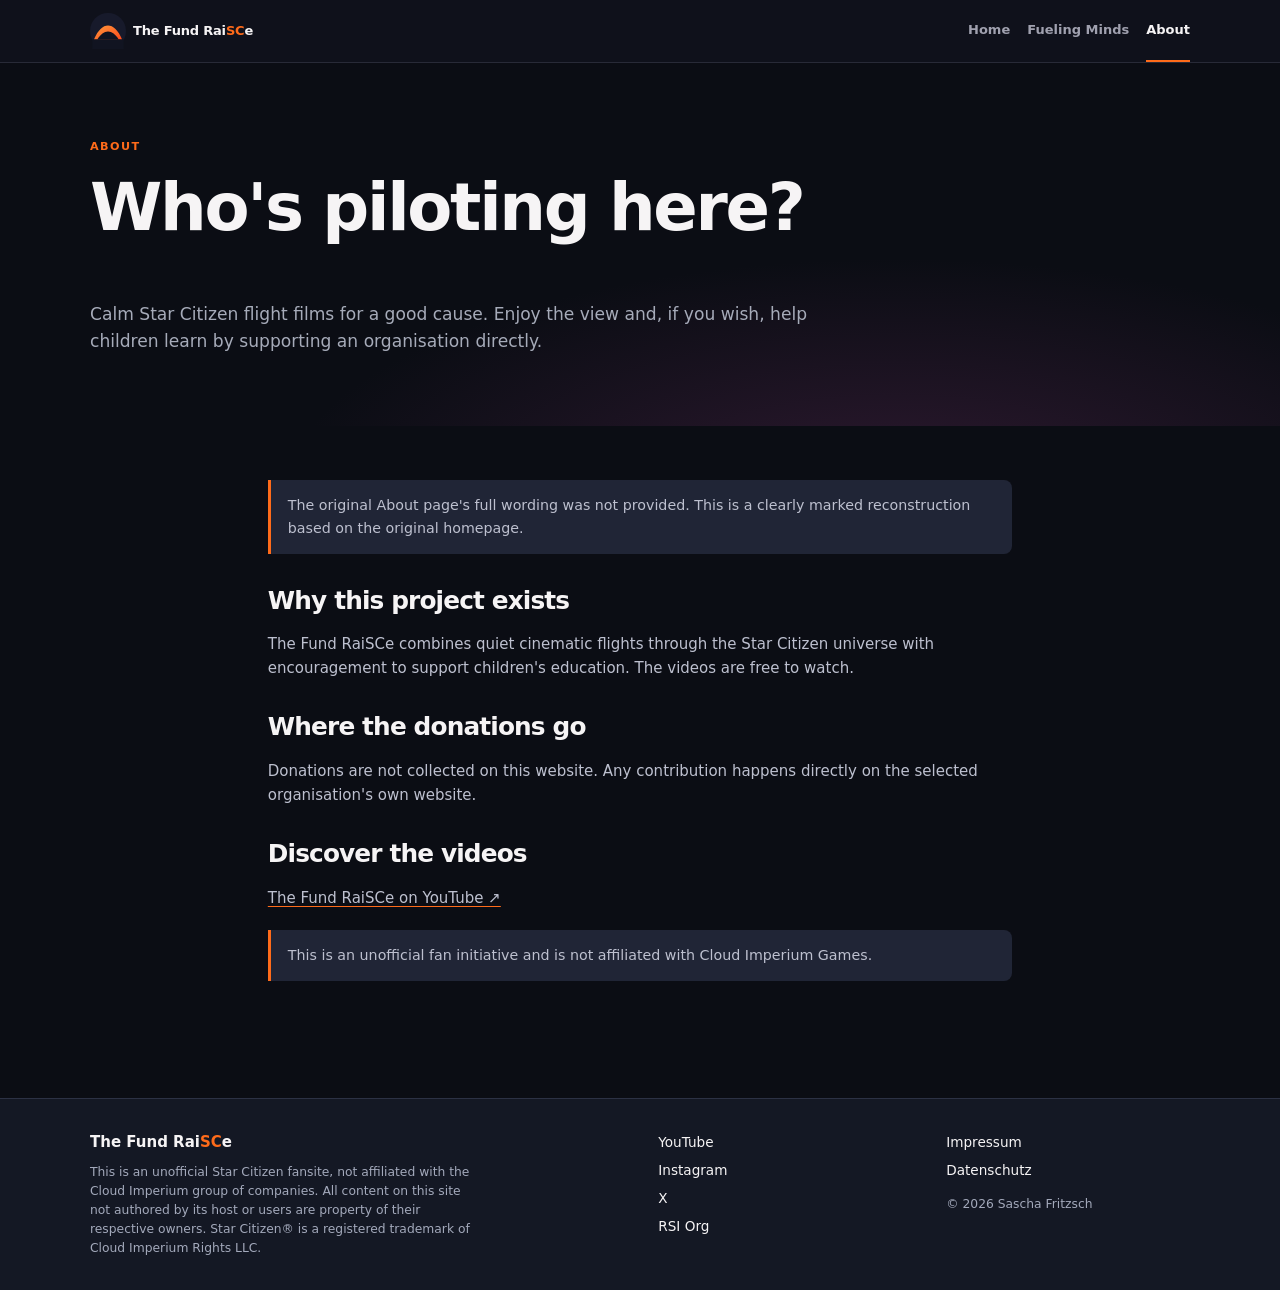
==== about/index.html @ f1ace36d "Add matching site content: about/index.html" ====
<!doctype html><html lang="en"><head><meta charset="utf-8"><meta name="viewport" content="width=device-width, initial-scale=1"><meta name="theme-color" content="#0b0d14"><title>About – The Fund RaiSCe</title><meta name="description" content="The mission behind The Fund RaiSCe"><link rel="icon" type="image/svg+xml" href="../assets/favicon.svg"><link rel="stylesheet" href="../styles.css"></head><body><a class="skip-link" href="#main">Skip to content</a><header class="site-header"><div class="container header-inner"><a class="brand" href="../" aria-label="The Fund RaiSCe – home"><img src="../assets/favicon.svg" alt="" width="36" height="36"><span>The Fund Rai<strong>SC</strong>e</span></a><nav aria-label="Main"><ul><li><a href="../" >Home</a></li><li><a href="../fueling-minds/?country=DE" >Fueling Minds</a></li><li><a href="../about/" aria-current="page">About</a></li></ul></nav></div></header><main id="main"><section class="page-hero"><div class="container"><p class="eyebrow">About</p><h1>Who's piloting here?</h1><p class="lead">Calm Star Citizen flight films for a good cause. Enjoy the view and, if you wish, help children learn by supporting an organisation directly.</p></div></section><section class="page-content"><div class="container prose"><p class="notice">The original About page's full wording was not provided. This is a clearly marked reconstruction based on the original homepage.</p><h2>Why this project exists</h2><p>The Fund RaiSCe combines quiet cinematic flights through the Star Citizen universe with encouragement to support children's education. The videos are free to watch.</p><h2>Where the donations go</h2><p>Donations are not collected on this website. Any contribution happens directly on the selected organisation's own website.</p><h2>Discover the videos</h2><p><a href="https://www.youtube.com/@FundRaiSCe" target="_blank" rel="noopener noreferrer">The Fund RaiSCe on YouTube ↗</a></p><p class="notice">This is an unofficial fan initiative and is not affiliated with Cloud Imperium Games.</p></div></section></main><footer class="site-footer"><div class="container footer-inner"><div><p class="footer-brand">The Fund Rai<strong>SC</strong>e</p><p class="footer-note">This is an unofficial Star Citizen fansite, not affiliated with the Cloud Imperium group of companies. All content on this site not authored by its host or users are property of their respective owners. Star Citizen® is a registered trademark of Cloud Imperium Rights LLC.</p></div><nav aria-label="Social media"><ul><li><a href="https://www.youtube.com/@FundRaiSCe" target="_blank" rel="noopener noreferrer">YouTube</a></li><li><a href="https://www.instagram.com/fundraisce/" target="_blank" rel="noopener noreferrer">Instagram</a></li><li><a href="https://x.com/fundraisce" target="_blank" rel="noopener noreferrer">X</a></li><li><a href="https://robertsspaceindustries.com/orgs/FUNDRAISCE" target="_blank" rel="noopener noreferrer">RSI Org</a></li></ul></nav><nav aria-label="Legal"><ul><li><a href="../impressum/">Impressum</a></li><li><a href="../datenschutz/">Datenschutz</a></li></ul><p class="footer-note">© 2026 Sascha Fritzsch</p></nav></div></footer></body></html>
---- styles.css ----
/* Reconstructed base tokens and shared styles, matched to the user's original-page capture.
   The original home page's scoped Astro CSS is reproduced in index.html. */
:root{color-scheme:dark;--bg:#0b0d14;--bg-raised:#151927;--bg-soft:#1d2436;--text:#f6f4f5;--text-muted:#a6abb9;--accent:#ff6b1a;--accent-ink:#101013;--line:#2c3144;--radius:14px;--container:1100px}
*,*::before,*::after{box-sizing:border-box}
html{scroll-behavior:smooth;scroll-padding-top:75px}
body{margin:0;background:var(--bg);color:var(--text);font-family:Inter,system-ui,-apple-system,BlinkMacSystemFont,"Segoe UI",Roboto,Arial,sans-serif;font-size:15px;line-height:1.6;-webkit-font-smoothing:antialiased}
a{color:inherit;text-decoration:none}a:hover{color:var(--accent)}a:focus-visible,button:focus-visible,select:focus-visible{outline:3px solid var(--accent);outline-offset:3px}
.container{width:min(var(--container),calc(100% - 28px));margin-inline:auto}
.skip-link{position:absolute;z-index:200;transform:translateY(-150%);background:var(--accent);color:#0b0d14;padding:.7rem 1rem;left:10px;top:10px;border-radius:6px}.skip-link:focus{transform:translateY(0)}
.site-header{height:63px;background:#0f111b;border-bottom:1px solid #282a37;position:relative;z-index:10}
.header-inner{min-height:62px;display:flex;align-items:center;justify-content:space-between;gap:20px}
.brand{display:flex;align-items:center;gap:7px;white-space:nowrap;font-size:13px;font-weight:700;letter-spacing:-.2px}
.brand img{width:36px;height:36px;object-fit:contain;flex:none}
.brand strong,.footer-brand strong{color:var(--accent);font-weight:800}
.site-header nav ul{margin:0;padding:0;display:flex;align-items:center;gap:17px;list-style:none}
.site-header nav a{display:flex;align-items:center;min-height:62px;border-bottom:2px solid transparent;color:#a0a1af;font-size:13px;font-weight:650;white-space:nowrap}
.site-header nav a[aria-current="page"],.site-header nav a:hover{color:#f6f4f5;border-bottom-color:var(--accent)}
h1,h2,h3,p{margin-top:0}h1,h2,h3{font-weight:680;letter-spacing:-.035em;line-height:1.18}h1{font-size:clamp(2.45rem,5.95vw,4.1rem)}h2{font-size:clamp(1.65rem,3.4vw,2.2rem);margin-bottom:1.1rem}h3{font-size:1rem;letter-spacing:-.02em;margin-bottom:.55rem}
.eyebrow{font-size:.7rem;line-height:1.4;text-transform:uppercase;letter-spacing:.125em;font-weight:790;color:var(--accent);margin:0 0 14px}
.lead{font-size:1.07rem;color:var(--text-muted);line-height:1.62;max-width:59ch;margin-bottom:18px}
.btn{border-radius:999px;padding:.77rem 1.22rem;min-height:45px;display:inline-flex;align-items:center;justify-content:center;text-align:center;font-size:.85rem;font-weight:750;line-height:1.3;transition:background .18s,border-color .18s,color .18s,transform .18s;cursor:pointer}
.btn:hover{transform:translateY(-2px)}.btn-secondary{border:2px solid #e6e4e7;background:transparent;color:#fff}.btn-secondary:hover{background:#fff;color:#0b0d14}.btn-primary{border:2px solid var(--accent);background:var(--accent);color:#101014}.btn-primary:hover{background:#ff8a40;border-color:#ff8a40;color:#101014}
.section{padding:60px 0}
.how{background:var(--bg)}
.steps li{min-height:166px}.steps li h3{margin-bottom:7px}.steps li p{font-size:.93rem;line-height:1.56}.steps .step-no{font-size:1rem}
.trust .lead{max-width:58ch;margin-bottom:1rem}.trust .btn{margin-top:.1rem}
.trust blockquote{align-self:center}.trust blockquote p{font-size:1.22rem;font-weight:500;letter-spacing:-.02em;margin:0 0 14px}
.trust blockquote footer{font-size:.78rem}
.site-footer{background:#141824;border-top:1px solid var(--line);padding:31px 0 32px}
.footer-inner{display:grid;grid-template-columns:2.2fr 1.05fr 1fr;gap:32px}
.footer-brand{font-weight:750;margin-bottom:9px}.footer-note{font-size:.77rem;line-height:1.55;color:#a3a9bb;margin:0;max-width:50ch}
.site-footer nav ul{list-style:none;margin:0;padding:0}.site-footer nav li{margin:0 0 4px}.site-footer nav a{font-size:.85rem}.site-footer nav .footer-note{margin-top:13px}
/* Additional pages use the original site's same design system. Their content is reconstructed where original HTML was unavailable. */
.page-hero{position:relative;padding:76px 0 52px;background:radial-gradient(80% 110% at 70% 120%,#2e1930,transparent 60%),#0b0d14}.page-hero h1{max-width:18ch}.page-hero .lead{max-width:72ch}
.page-content{padding:34px 0 90px}.page-card{padding:1.8rem;border:1px solid var(--line);border-radius:var(--radius);background:var(--bg-raised)}
.notice{font-size:.89rem;color:#bec1cf;background:#202536;padding:14px 17px;border-left:3px solid var(--accent);border-radius:0 8px 8px 0;margin:20px 0 27px}
.country-controls{display:flex;gap:12px;align-items:center;flex-wrap:wrap;margin:22px 0 26px}.country-controls label{font-weight:700;font-size:.88rem}.country-controls select{background:var(--bg-raised);border:1px solid #555969;padding:.65rem .8rem;color:#fff;border-radius:8px;font:inherit}
.organisation-grid{display:grid;grid-template-columns:repeat(2,minmax(0,1fr));gap:20px}.organisation-card{border:1px solid var(--line);background:var(--bg-raised);border-radius:var(--radius);padding:25px;display:flex;flex-direction:column;gap:10px}.organisation-card h2{font-size:1.45rem;margin:0}.organisation-card p{font-size:.95rem;color:var(--text-muted);margin:0}.organisation-card .tag{color:var(--accent);font-size:.72rem;text-transform:uppercase;letter-spacing:.1em;font-weight:800}.organisation-card a{margin-top:auto;align-self:flex-start}
.prose{max-width:78ch}.prose h2{font-size:1.55rem;margin-top:2rem}.prose p,.prose li{color:#bdc0cf}.prose a{text-decoration:underline;text-decoration-color:var(--accent);text-underline-offset:3px}
@media(max-width:800px){.footer-inner{grid-template-columns:2.25fr 1.15fr 1fr;gap:22px}.trust-inner{gap:2rem!important}}
@media(max-width:580px){.container{width:calc(100% - 30px)}.header-inner{gap:4px}.brand{font-size:12px;gap:4px}.brand img{width:29px;height:29px}.site-header nav ul{gap:10px}.site-header nav a{font-size:11px}.hero{min-height:665px!important}.hero-content{padding:78px 0 135px!important}.hero h1{font-size:clamp(2.35rem,7.8vw,3.2rem)}.hero .lead{font-size:.97rem}.hero-media:after{height:66%!important;bottom:-50%!important}.section{padding:48px 0}.steps{grid-template-columns:1fr!important;gap:12px!important}.steps li{min-height:unset;padding:1.25rem!important}.trust-inner{grid-template-columns:1fr!important}.footer-inner{grid-template-columns:1fr 1fr;gap:24px}.footer-inner>:first-child{grid-column:1 / -1}.organisation-grid{grid-template-columns:1fr}.page-hero{padding:58px 0 40px}.page-hero h1{font-size:2.4rem}}
@media(max-width:360px){.brand span{font-size:10px}.site-header nav ul{gap:7px}.site-header nav a{font-size:10px}}
@media(prefers-reduced-motion:reduce){*,*::before,*::after{scroll-behavior:auto!important;transition:none!important;animation:none!important}}
/* Screenshot calibration at 725px: original proportions and type rhythm. */
.hero h1{font-weight:540}
.hero .lead{max-width:31.5rem;font-size:1.04rem;line-height:1.52;margin-bottom:8px}
.hero .cta{margin-top:15px}
.hero-content{transform:translateY(7px)}
.steps{margin-top:24px!important;gap:14px!important}
.steps li{padding:20px!important;min-height:166px}
.steps li .step-no{width:27px!important;height:27px!important;margin-bottom:10px!important;font-size:13px}
.steps li h3{font-size:14px;margin-bottom:7px}
.steps li p{font-size:13px!important;line-height:1.55!important}
.trust .lead{max-width:52ch;font-size:1.03rem}
.trust blockquote{padding:23px!important}
.trust blockquote p{font-size:1.02rem!important;line-height:1.45!important}
.trust blockquote footer{font-size:.75rem!important}
.hero{min-height:min(87.25vh,813px)!important}
.hero h1{max-width:20ch!important}
.hero .lead{max-width:33rem}
.trust-inner{gap:12px!important}

.hero h1{max-width:18ch!important}
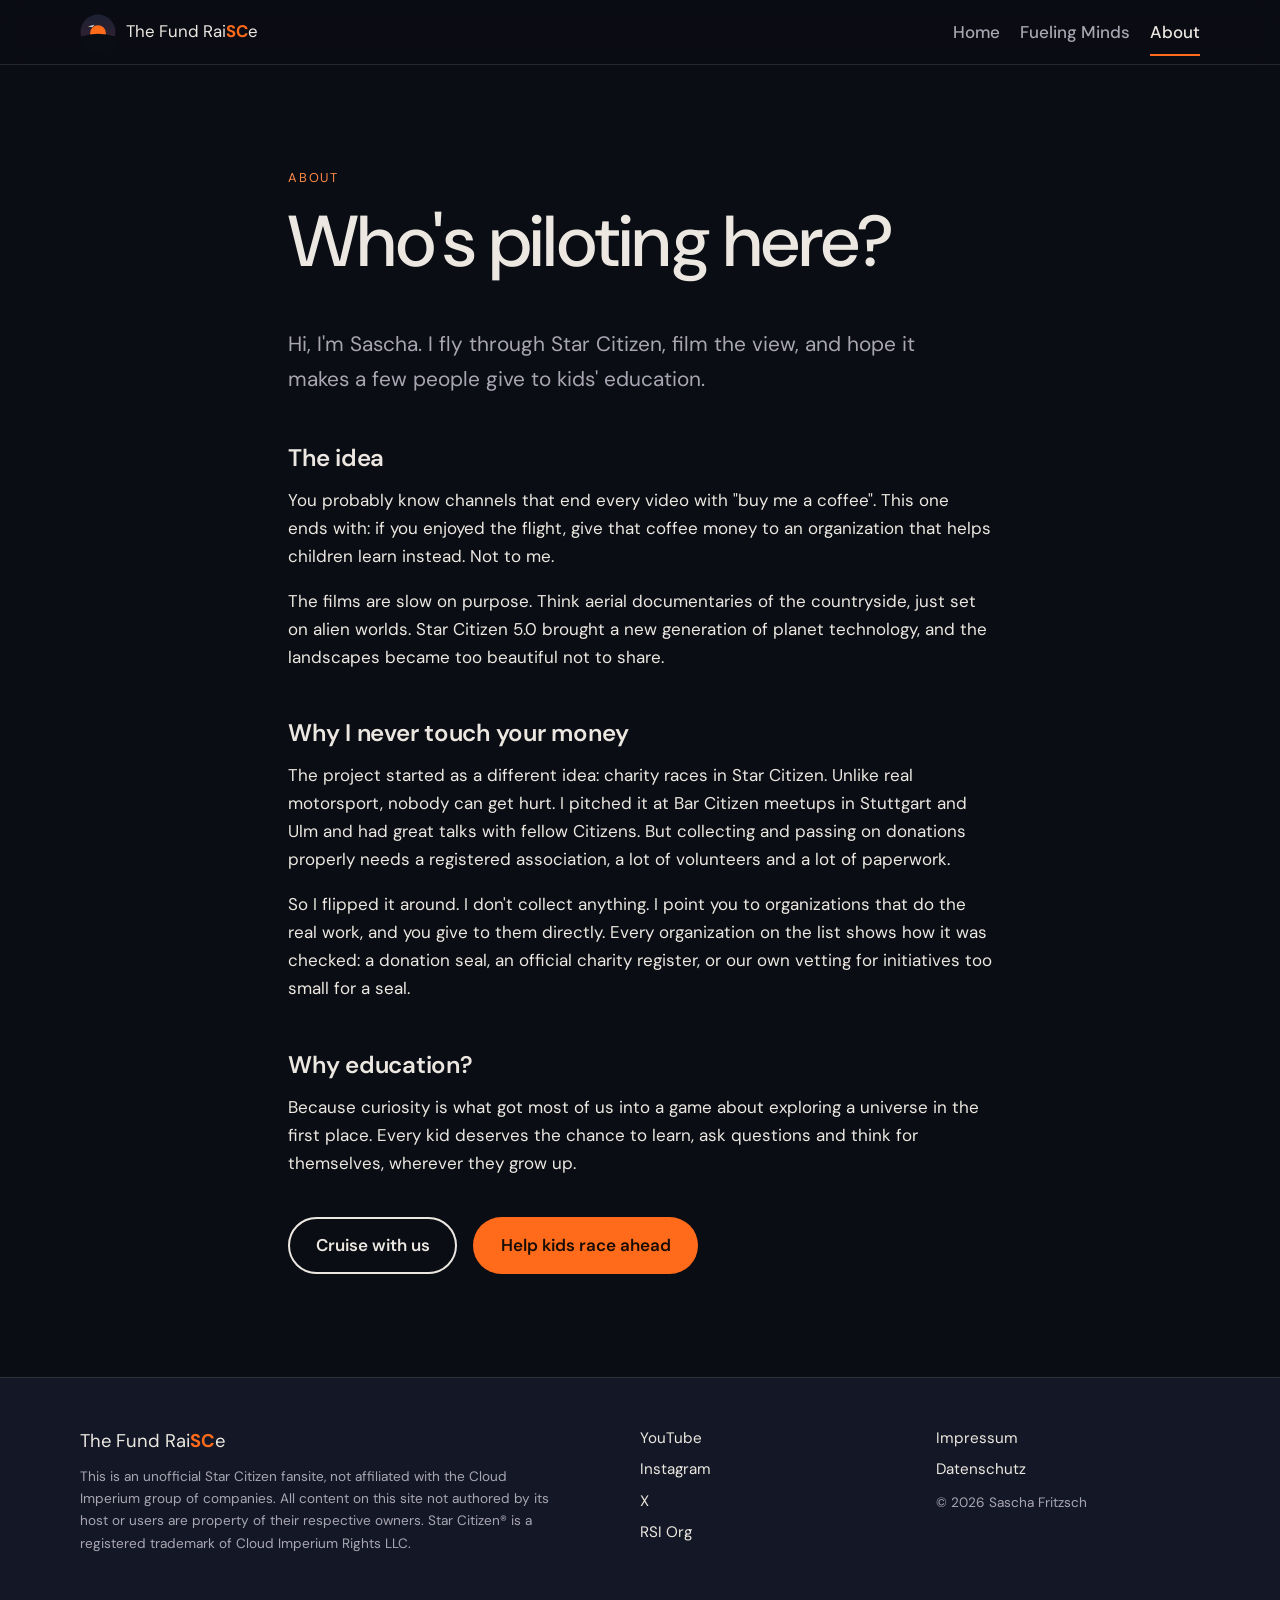
==== commit fd0b5e7a: "Restore original Astro page layout and all five pages from provided HTTrack archive; inline shared s" ====
--- a/about/index.html
+++ b/about/index.html
@@ -1 +1,7 @@
-<!doctype html><html lang="en"><head><meta charset="utf-8"><meta name="viewport" content="width=device-width, initial-scale=1"><meta name="theme-color" content="#0b0d14"><title>About – The Fund RaiSCe</title><meta name="description" content="The mission behind The Fund RaiSCe"><link rel="icon" type="image/svg+xml" href="../assets/favicon.svg"><link rel="stylesheet" href="../styles.css"></head><body><a class="skip-link" href="#main">Skip to content</a><header class="site-header"><div class="container header-inner"><a class="brand" href="../" aria-label="The Fund RaiSCe – home"><img src="../assets/favicon.svg" alt="" width="36" height="36"><span>The Fund Rai<strong>SC</strong>e</span></a><nav aria-label="Main"><ul><li><a href="../" >Home</a></li><li><a href="../fueling-minds/?country=DE" >Fueling Minds</a></li><li><a href="../about/" aria-current="page">About</a></li></ul></nav></div></header><main id="main"><section class="page-hero"><div class="container"><p class="eyebrow">About</p><h1>Who's piloting here?</h1><p class="lead">Calm Star Citizen flight films for a good cause. Enjoy the view and, if you wish, help children learn by supporting an organisation directly.</p></div></section><section class="page-content"><div class="container prose"><p class="notice">The original About page's full wording was not provided. This is a clearly marked reconstruction based on the original homepage.</p><h2>Why this project exists</h2><p>The Fund RaiSCe combines quiet cinematic flights through the Star Citizen universe with encouragement to support children's education. The videos are free to watch.</p><h2>Where the donations go</h2><p>Donations are not collected on this website. Any contribution happens directly on the selected organisation's own website.</p><h2>Discover the videos</h2><p><a href="https://www.youtube.com/@FundRaiSCe" target="_blank" rel="noopener noreferrer">The Fund RaiSCe on YouTube ↗</a></p><p class="notice">This is an unofficial fan initiative and is not affiliated with Cloud Imperium Games.</p></div></section></main><footer class="site-footer"><div class="container footer-inner"><div><p class="footer-brand">The Fund Rai<strong>SC</strong>e</p><p class="footer-note">This is an unofficial Star Citizen fansite, not affiliated with the Cloud Imperium group of companies. All content on this site not authored by its host or users are property of their respective owners. Star Citizen® is a registered trademark of Cloud Imperium Rights LLC.</p></div><nav aria-label="Social media"><ul><li><a href="https://www.youtube.com/@FundRaiSCe" target="_blank" rel="noopener noreferrer">YouTube</a></li><li><a href="https://www.instagram.com/fundraisce/" target="_blank" rel="noopener noreferrer">Instagram</a></li><li><a href="https://x.com/fundraisce" target="_blank" rel="noopener noreferrer">X</a></li><li><a href="https://robertsspaceindustries.com/orgs/FUNDRAISCE" target="_blank" rel="noopener noreferrer">RSI Org</a></li></ul></nav><nav aria-label="Legal"><ul><li><a href="../impressum/">Impressum</a></li><li><a href="../datenschutz/">Datenschutz</a></li></ul><p class="footer-note">© 2026 Sascha Fritzsch</p></nav></div></footer></body></html>+<!DOCTYPE html><!--
+  DRAFT (written by Claude from Sascha's notes). Sascha: rewrite anything that doesn't sound like you.
+--><html lang="en" data-astro-cid-hkbrpulz>
+<head><meta charset="utf-8"><meta name="viewport" content="width=device-width, initial-scale=1"><title>About · The Fund RaiSCe</title><meta name="description" content="Who's piloting The Fund RaiSCe, and why the money never goes through us."><link rel="icon" type="image/svg+xml" href="../favicon.svg"><meta property="og:title" content="About · The Fund RaiSCe"><meta property="og:description" content="Who's piloting The Fund RaiSCe, and why the money never goes through us."><meta property="og:type" content="website"><meta name="theme-color" content="#0b0d14"><link rel="preconnect" href="https://fonts.googleapis.com"><link rel="preconnect" href="https://fonts.gstatic.com" crossorigin><link href="https://fonts.googleapis.com/css2?family=DM+Sans:wght@100..1000&display=swap" rel="stylesheet"><style id="base-styles">:root{--bg:#0b0d14;--bg-raised:#141826;--bg-soft:#1b2133;--text:#ece8e1;--text-muted:#a9a6b3;--accent:#ff6b1a;--accent-strong:#ff8a45;--accent-ink:#1a0d05;--line:#ece8e11f;--radius:14px;--max:1120px;--font:"DM Sans", system-ui, -apple-system, "Segoe UI", sans-serif;color-scheme:dark}*,:before,:after{box-sizing:border-box}html{scroll-behavior:smooth}body{background:var(--bg);color:var(--text);font-family:var(--font);-webkit-font-smoothing:antialiased;margin:0;font-size:1.0625rem;line-height:1.65}img,svg{max-width:100%;display:block}a{color:var(--accent-strong);text-underline-offset:.18em}a:hover{color:var(--accent)}h1,h2,h3{letter-spacing:-.01em;margin:0 0 .6em;font-weight:600;line-height:1.15}h1{font-size:clamp(2.4rem,6vw,4.5rem);font-weight:500}h2{font-size:clamp(1.6rem,3.5vw,2.4rem)}h3{font-size:1.25rem}p{margin:0 0 1em}.container{width:min(100% - 2.5rem, var(--max));margin-inline:auto}.section{padding-block:clamp(3.5rem,8vw,6.5rem)}.eyebrow{letter-spacing:.14em;text-transform:uppercase;color:var(--accent-strong);margin-bottom:.8rem;font-size:.8rem}.lead{color:var(--text-muted);max-width:42rem;font-size:clamp(1.1rem,2vw,1.3rem)}.btn{border:2px solid #0000;border-radius:999px;justify-content:center;align-items:center;gap:.5em;min-height:48px;padding:.75em 1.5em;font-weight:600;text-decoration:none;transition:background .15s,color .15s,border-color .15s;display:inline-flex}.btn-primary{background:var(--accent);color:var(--accent-ink)}.btn-primary:hover{background:var(--accent-strong);color:var(--accent-ink)}.btn-secondary{border-color:var(--text);color:var(--text)}.btn-secondary:hover{background:var(--text);color:var(--bg)}.todo{border:2px dashed var(--accent);border-radius:var(--radius);color:var(--text);background:#ff6b1a14;padding:1rem 1.25rem}:focus-visible{outline:3px solid var(--accent-strong);outline-offset:3px}.skip-link{background:var(--accent);color:var(--accent-ink);z-index:100;border-radius:8px;padding:.5rem 1rem;position:absolute;top:-4rem;left:1rem}.skip-link:focus{top:1rem}.prose{max-width:44rem}.prose h2{margin-top:2em;font-size:1.5rem}.prose h3{margin-top:1.6em}@media (prefers-reduced-motion:reduce){html{scroll-behavior:auto}*,:before,:after{transition:none!important;animation:none!important}}.site-header[data-astro-cid-hkbrpulz]{z-index:50;backdrop-filter:blur(10px);border-bottom:1px solid var(--line);background:#0b0d14d1;position:sticky;top:0}.header-inner[data-astro-cid-hkbrpulz]{flex-wrap:wrap;justify-content:space-between;align-items:center;gap:1rem;min-height:64px;display:flex}.brand[data-astro-cid-hkbrpulz]{color:var(--text);align-items:center;gap:.6rem;font-size:1.05rem;text-decoration:none;display:flex}.brand[data-astro-cid-hkbrpulz] strong[data-astro-cid-hkbrpulz]{color:var(--accent);font-weight:700}nav[data-astro-cid-hkbrpulz] ul[data-astro-cid-hkbrpulz]{flex-wrap:wrap;gap:.25rem 1.25rem;margin:0;padding:0;list-style:none;display:flex}.site-header[data-astro-cid-hkbrpulz] nav[data-astro-cid-hkbrpulz] a[data-astro-cid-hkbrpulz]{color:var(--text-muted);padding-block:.6rem;font-weight:500;text-decoration:none;display:inline-block}.site-header[data-astro-cid-hkbrpulz] nav[data-astro-cid-hkbrpulz] a[data-astro-cid-hkbrpulz]:hover,.site-header[data-astro-cid-hkbrpulz] nav[data-astro-cid-hkbrpulz] a[data-astro-cid-hkbrpulz][aria-current=page]{color:var(--text)}.site-header[data-astro-cid-hkbrpulz] nav[data-astro-cid-hkbrpulz] a[data-astro-cid-hkbrpulz][aria-current=page]{box-shadow:inset 0 -2px 0 var(--accent)}.site-footer[data-astro-cid-hkbrpulz]{border-top:1px solid var(--line);background:var(--bg-raised);padding-block:3rem;font-size:.95rem}.footer-inner[data-astro-cid-hkbrpulz]{grid-template-columns:2fr 1fr 1fr;gap:2rem;display:grid}.footer-inner[data-astro-cid-hkbrpulz] ul[data-astro-cid-hkbrpulz]{flex-direction:column;gap:.4rem}.footer-inner[data-astro-cid-hkbrpulz] a[data-astro-cid-hkbrpulz]{color:var(--text);text-decoration:none}.footer-inner[data-astro-cid-hkbrpulz] a[data-astro-cid-hkbrpulz]:hover{color:var(--accent-strong);text-decoration:underline}.footer-brand[data-astro-cid-hkbrpulz]{margin-bottom:.4rem;font-size:1.15rem}.footer-brand[data-astro-cid-hkbrpulz] strong[data-astro-cid-hkbrpulz]{color:var(--accent)}.footer-note[data-astro-cid-hkbrpulz]{color:var(--text-muted);max-width:30rem;margin-top:.6rem;font-size:.85rem}@media (width<=720px){.footer-inner[data-astro-cid-hkbrpulz]{grid-template-columns:1fr}}
+</style><style>.cta[data-astro-cid-ta2fbyqs]{flex-wrap:wrap;gap:1rem;margin-top:2.5rem;display:flex}
+</style></head><body data-astro-cid-hkbrpulz><a class="skip-link" href="#main" data-astro-cid-hkbrpulz>Skip to content</a><header class="site-header" data-astro-cid-hkbrpulz><div class="container header-inner" data-astro-cid-hkbrpulz><a class="brand" href="../index.html" aria-label="The Fund RaiSCe – home" data-astro-cid-hkbrpulz><img src="../favicon.svg" alt="" width="36" height="36" data-astro-cid-hkbrpulz><span data-astro-cid-hkbrpulz>The Fund Rai<strong data-astro-cid-hkbrpulz>SC</strong>e</span></a><nav aria-label="Main" data-astro-cid-hkbrpulz><ul data-astro-cid-hkbrpulz><li data-astro-cid-hkbrpulz><a href="../index.html" data-astro-cid-hkbrpulz>Home</a></li><li data-astro-cid-hkbrpulz><a href="../fueling-minds/index.html" data-astro-cid-hkbrpulz>Fueling Minds</a></li><li data-astro-cid-hkbrpulz><a href="index.html" aria-current="page" data-astro-cid-hkbrpulz>About</a></li></ul></nav></div></header><main id="main" data-astro-cid-hkbrpulz><section class="section" data-astro-cid-ta2fbyqs><div class="container prose" data-astro-cid-ta2fbyqs><p class="eyebrow" data-astro-cid-ta2fbyqs>About</p><h1 data-astro-cid-ta2fbyqs>Who's piloting here?</h1><p class="lead" data-astro-cid-ta2fbyqs>Hi, I'm Sascha. I fly through Star Citizen, film the view, and hope it makes a few people give to kids' education.</p><h2 data-astro-cid-ta2fbyqs>The idea</h2><p data-astro-cid-ta2fbyqs>You probably know channels that end every video with "buy me a coffee". This one ends with: if you enjoyed the flight, give that coffee money to an organization that helps children learn instead. Not to me.</p><p data-astro-cid-ta2fbyqs>The films are slow on purpose. Think aerial documentaries of the countryside, just set on alien worlds. Star Citizen 5.0 brought a new generation of planet technology, and the landscapes became too beautiful not to share.</p><h2 data-astro-cid-ta2fbyqs>Why I never touch your money</h2><p data-astro-cid-ta2fbyqs>The project started as a different idea: charity races in Star Citizen. Unlike real motorsport, nobody can get hurt. I pitched it at Bar Citizen meetups in Stuttgart and Ulm and had great talks with fellow Citizens. But collecting and passing on donations properly needs a registered association, a lot of volunteers and a lot of paperwork.</p><p data-astro-cid-ta2fbyqs>So I flipped it around. I don't collect anything. I point you to organizations that do the real work, and you give to them directly. Every organization on the list shows how it was checked: a donation seal, an official charity register, or our own vetting for initiatives too small for a seal.</p><h2 data-astro-cid-ta2fbyqs>Why education?</h2><p data-astro-cid-ta2fbyqs>Because curiosity is what got most of us into a game about exploring a universe in the first place. Every kid deserves the chance to learn, ask questions and think for themselves, wherever they grow up.</p><div class="cta" data-astro-cid-ta2fbyqs><a class="btn btn-secondary" href="https://www.youtube.com/@FundRaiSCe" rel="noopener" target="_blank" data-astro-cid-ta2fbyqs>Cruise with us</a><a class="btn btn-primary" href="../fueling-minds/index.html" data-astro-cid-ta2fbyqs>Help kids race ahead</a></div></div></section></main><footer class="site-footer" data-astro-cid-hkbrpulz><div class="container footer-inner" data-astro-cid-hkbrpulz><div data-astro-cid-hkbrpulz><p class="footer-brand" data-astro-cid-hkbrpulz>The Fund Rai<strong data-astro-cid-hkbrpulz>SC</strong>e</p><p class="footer-note" data-astro-cid-hkbrpulz>This is an unofficial Star Citizen fansite, not affiliated with the Cloud Imperium group of companies. All content on this site not authored by its host or users are property of their respective owners. Star Citizen® is a registered trademark of Cloud Imperium Rights LLC.</p></div><nav aria-label="Social media" data-astro-cid-hkbrpulz><ul data-astro-cid-hkbrpulz><li data-astro-cid-hkbrpulz><a href="https://www.youtube.com/@FundRaiSCe" rel="noopener" target="_blank" data-astro-cid-hkbrpulz>YouTube</a></li><li data-astro-cid-hkbrpulz><a href="https://www.instagram.com/fundraisce/" rel="noopener" target="_blank" data-astro-cid-hkbrpulz>Instagram</a></li><li data-astro-cid-hkbrpulz><a href="https://x.com/fundraisce" rel="noopener" target="_blank" data-astro-cid-hkbrpulz>X</a></li><li data-astro-cid-hkbrpulz><a href="https://robertsspaceindustries.com/orgs/FUNDRAISCE" rel="noopener" target="_blank" data-astro-cid-hkbrpulz>RSI Org</a></li></ul></nav><nav aria-label="Legal" data-astro-cid-hkbrpulz><ul data-astro-cid-hkbrpulz><li data-astro-cid-hkbrpulz><a href="../impressum/index.html" data-astro-cid-hkbrpulz>Impressum</a></li><li data-astro-cid-hkbrpulz><a href="../datenschutz/index.html" data-astro-cid-hkbrpulz>Datenschutz</a></li></ul><p class="footer-note" data-astro-cid-hkbrpulz>© 2026 Sascha Fritzsch</p></nav></div></footer></body>
+</html>
